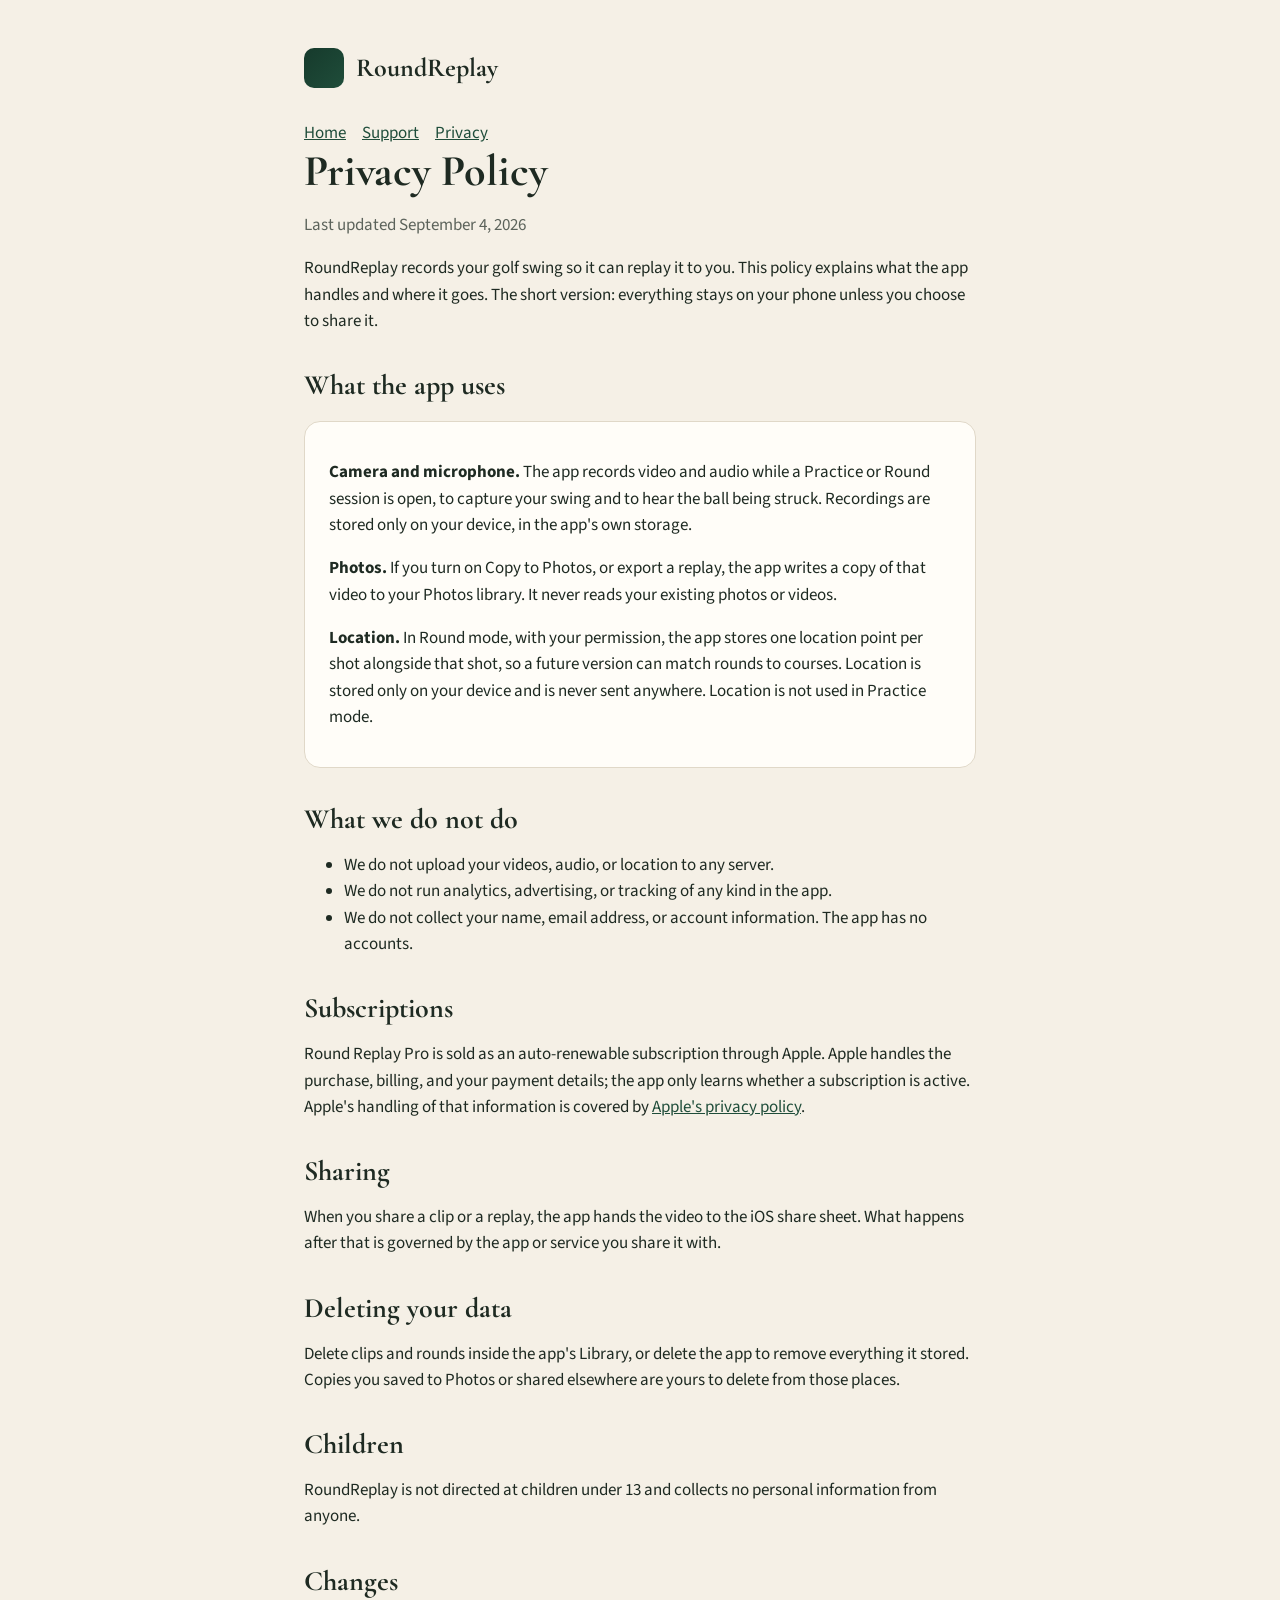
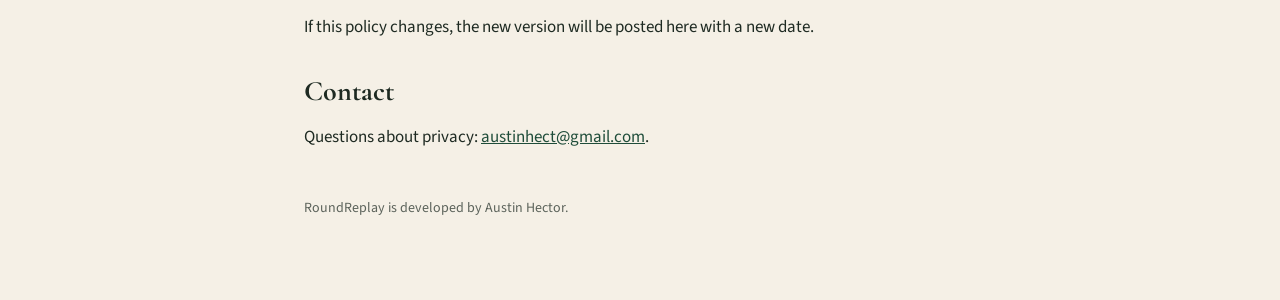
==== privacy.html @ f63a4e53 "RoundReplay site: privacy policy, support, landing page" ====
<!doctype html>
<html lang="en">
<head>
<meta charset="utf-8">
<meta name="viewport" content="width=device-width, initial-scale=1">
<title>RoundReplay Privacy Policy</title>
<link rel="stylesheet" href="https://fonts.googleapis.com/css2?family=Cormorant+Garamond:wght@700&family=Source+Sans+3:wght@400;600&display=swap">
<link rel="stylesheet" href="style.css">
</head>
<body>
<main>
<header><div class="mark"></div><div class="name">RoundReplay</div></header>
<nav><a href="index.html">Home</a><a href="support.html">Support</a><a href="privacy.html">Privacy</a></nav>

<h1>Privacy Policy</h1>
<p class="muted">Last updated September 4, 2026</p>

<p>RoundReplay records your golf swing so it can replay it to you. This policy explains what the app handles and where it goes. The short version: everything stays on your phone unless you choose to share it.</p>

<h2>What the app uses</h2>
<div class="card">
<p><strong>Camera and microphone.</strong> The app records video and audio while a Practice or Round session is open, to capture your swing and to hear the ball being struck. Recordings are stored only on your device, in the app's own storage.</p>
<p><strong>Photos.</strong> If you turn on Copy to Photos, or export a replay, the app writes a copy of that video to your Photos library. It never reads your existing photos or videos.</p>
<p><strong>Location.</strong> In Round mode, with your permission, the app stores one location point per shot alongside that shot, so a future version can match rounds to courses. Location is stored only on your device and is never sent anywhere. Location is not used in Practice mode.</p>
</div>

<h2>What we do not do</h2>
<ul>
<li>We do not upload your videos, audio, or location to any server.</li>
<li>We do not run analytics, advertising, or tracking of any kind in the app.</li>
<li>We do not collect your name, email address, or account information. The app has no accounts.</li>
</ul>

<h2>Subscriptions</h2>
<p>Round Replay Pro is sold as an auto-renewable subscription through Apple. Apple handles the purchase, billing, and your payment details; the app only learns whether a subscription is active. Apple's handling of that information is covered by <a href="https://www.apple.com/legal/privacy/">Apple's privacy policy</a>.</p>

<h2>Sharing</h2>
<p>When you share a clip or a replay, the app hands the video to the iOS share sheet. What happens after that is governed by the app or service you share it with.</p>

<h2>Deleting your data</h2>
<p>Delete clips and rounds inside the app's Library, or delete the app to remove everything it stored. Copies you saved to Photos or shared elsewhere are yours to delete from those places.</p>

<h2>Children</h2>
<p>RoundReplay is not directed at children under 13 and collects no personal information from anyone.</p>

<h2>Changes</h2>
<p>If this policy changes, the new version will be posted here with a new date.</p>

<h2>Contact</h2>
<p>Questions about privacy: <a href="mailto:austinhect@gmail.com">austinhect@gmail.com</a>.</p>

<footer>RoundReplay is developed by Austin Hector.</footer>
</main>
</body>
</html>
---- style.css ----
:root { --cream: #F5F0E6; --paper: #FFFDF8; --line: #E0D8C8; --ink: #1E2A22; --muted: #5C635B; --forest: #1F4D3A; --brass: #B8934A; }
* { box-sizing: border-box; }
body { margin: 0; background: var(--cream); color: var(--ink); font-family: "Source Sans 3", "Helvetica Neue", Arial, sans-serif; font-size: 17px; line-height: 1.55; }
main { max-width: 720px; margin: 0 auto; padding: 48px 24px 80px; }
h1, h2 { font-family: "Cormorant Garamond", Georgia, "Times New Roman", serif; font-weight: 700; line-height: 1.1; margin: 0 0 12px; }
h1 { font-size: 44px; }
h2 { font-size: 28px; margin-top: 36px; }
p, li { color: var(--ink); }
.muted { color: var(--muted); }
a { color: var(--forest); }
header { display: flex; align-items: center; gap: 12px; margin-bottom: 32px; }
header .mark { width: 40px; height: 40px; border-radius: 10px; background: linear-gradient(135deg, #163A2C, #1F4D3A); }
header .name { font-family: "Cormorant Garamond", Georgia, serif; font-size: 26px; font-weight: 700; }
nav a { margin-right: 16px; }
.card { background: var(--paper); border: 1px solid var(--line); border-radius: 16px; padding: 20px 24px; margin: 20px 0; }
footer { margin-top: 48px; color: var(--muted); font-size: 14px; }
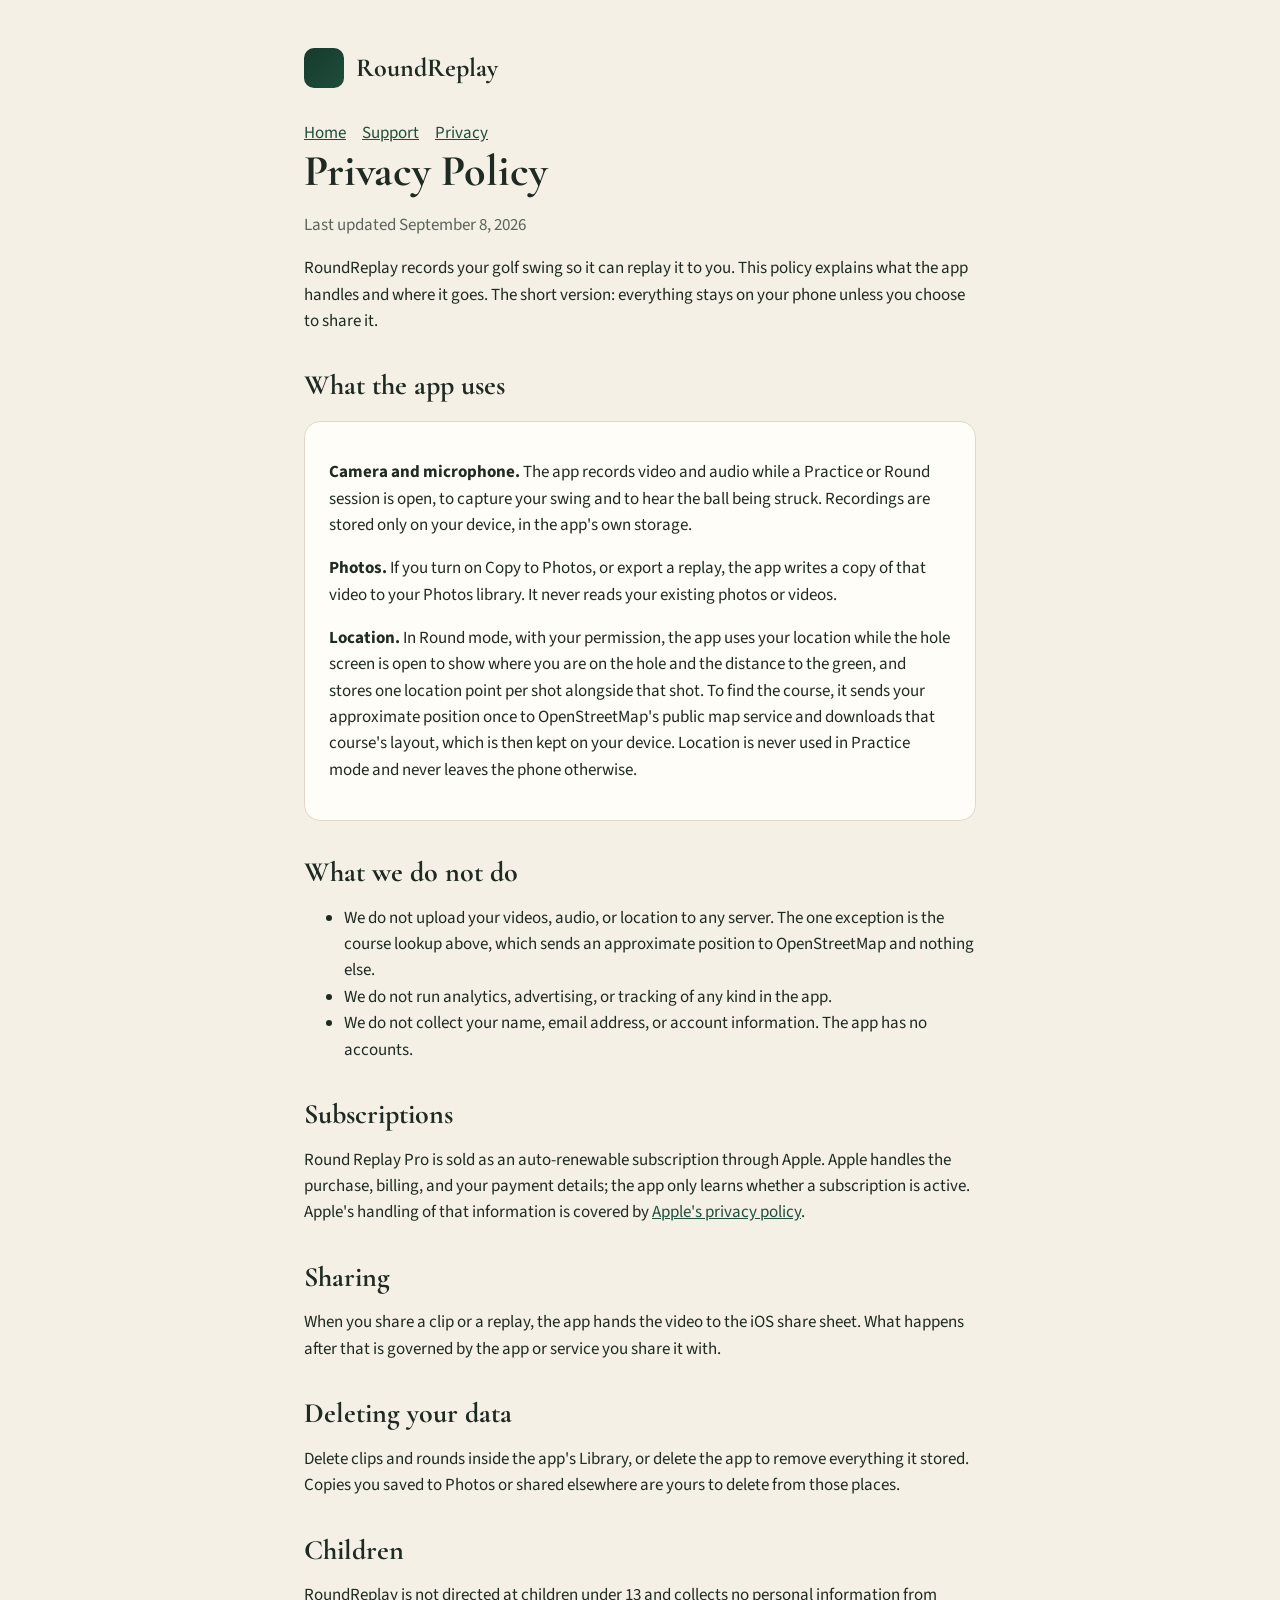
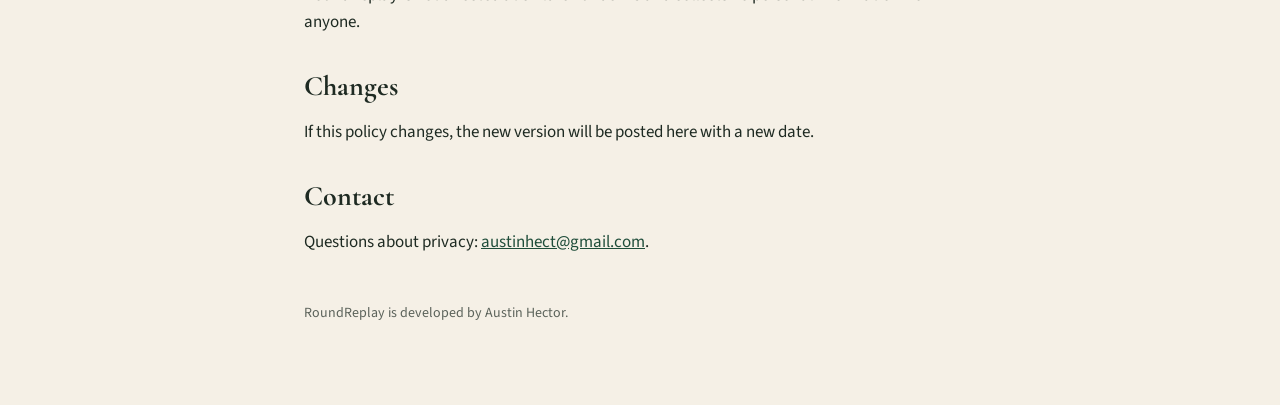
==== commit 35fb6671: "Privacy policy: location on the hole screen and the course lookup" ====
--- a/privacy.html
+++ b/privacy.html
@@ -13,7 +13,7 @@
 <nav><a href="index.html">Home</a><a href="support.html">Support</a><a href="privacy.html">Privacy</a></nav>
 
 <h1>Privacy Policy</h1>
-<p class="muted">Last updated September 4, 2026</p>
+<p class="muted">Last updated September 8, 2026</p>
 
 <p>RoundReplay records your golf swing so it can replay it to you. This policy explains what the app handles and where it goes. The short version: everything stays on your phone unless you choose to share it.</p>
 
@@ -21,12 +21,12 @@
 <div class="card">
 <p><strong>Camera and microphone.</strong> The app records video and audio while a Practice or Round session is open, to capture your swing and to hear the ball being struck. Recordings are stored only on your device, in the app's own storage.</p>
 <p><strong>Photos.</strong> If you turn on Copy to Photos, or export a replay, the app writes a copy of that video to your Photos library. It never reads your existing photos or videos.</p>
-<p><strong>Location.</strong> In Round mode, with your permission, the app stores one location point per shot alongside that shot, so a future version can match rounds to courses. Location is stored only on your device and is never sent anywhere. Location is not used in Practice mode.</p>
+<p><strong>Location.</strong> In Round mode, with your permission, the app uses your location while the hole screen is open to show where you are on the hole and the distance to the green, and stores one location point per shot alongside that shot. To find the course, it sends your approximate position once to OpenStreetMap's public map service and downloads that course's layout, which is then kept on your device. Location is never used in Practice mode and never leaves the phone otherwise.</p>
 </div>
 
 <h2>What we do not do</h2>
 <ul>
-<li>We do not upload your videos, audio, or location to any server.</li>
+<li>We do not upload your videos, audio, or location to any server. The one exception is the course lookup above, which sends an approximate position to OpenStreetMap and nothing else.</li>
 <li>We do not run analytics, advertising, or tracking of any kind in the app.</li>
 <li>We do not collect your name, email address, or account information. The app has no accounts.</li>
 </ul>
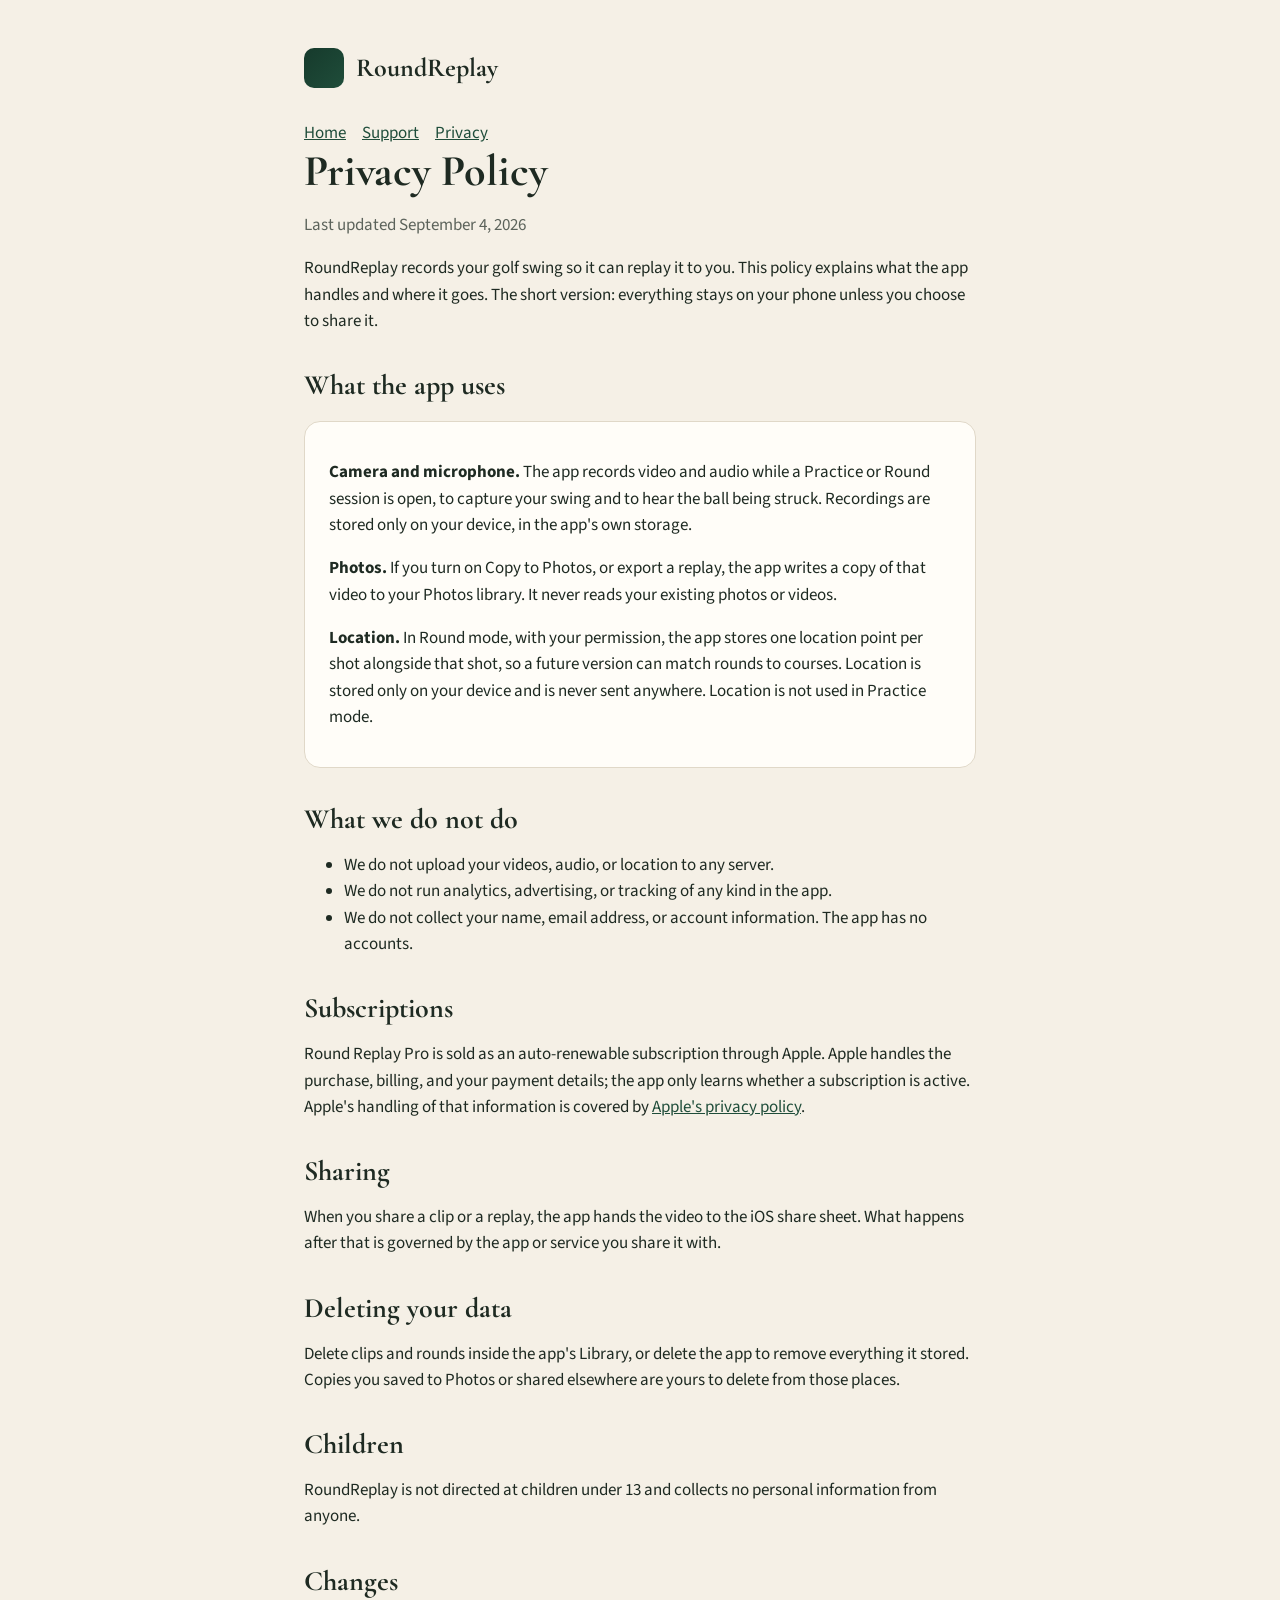
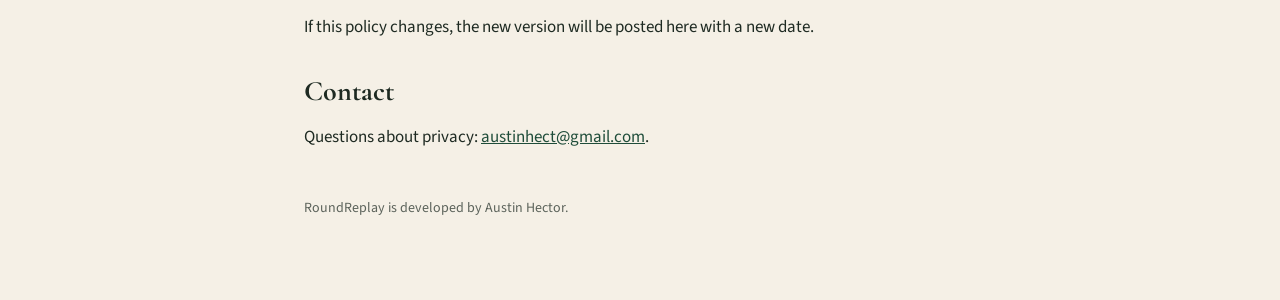
==== commit 38cd3f21: "Revert "Privacy policy: location on the hole screen and the course lookup" This reverts commit 35fb6" ====
--- a/privacy.html
+++ b/privacy.html
@@ -13,7 +13,7 @@
 <nav><a href="index.html">Home</a><a href="support.html">Support</a><a href="privacy.html">Privacy</a></nav>
 
 <h1>Privacy Policy</h1>
-<p class="muted">Last updated September 8, 2026</p>
+<p class="muted">Last updated September 4, 2026</p>
 
 <p>RoundReplay records your golf swing so it can replay it to you. This policy explains what the app handles and where it goes. The short version: everything stays on your phone unless you choose to share it.</p>
 
@@ -21,12 +21,12 @@
 <div class="card">
 <p><strong>Camera and microphone.</strong> The app records video and audio while a Practice or Round session is open, to capture your swing and to hear the ball being struck. Recordings are stored only on your device, in the app's own storage.</p>
 <p><strong>Photos.</strong> If you turn on Copy to Photos, or export a replay, the app writes a copy of that video to your Photos library. It never reads your existing photos or videos.</p>
-<p><strong>Location.</strong> In Round mode, with your permission, the app uses your location while the hole screen is open to show where you are on the hole and the distance to the green, and stores one location point per shot alongside that shot. To find the course, it sends your approximate position once to OpenStreetMap's public map service and downloads that course's layout, which is then kept on your device. Location is never used in Practice mode and never leaves the phone otherwise.</p>
+<p><strong>Location.</strong> In Round mode, with your permission, the app stores one location point per shot alongside that shot, so a future version can match rounds to courses. Location is stored only on your device and is never sent anywhere. Location is not used in Practice mode.</p>
 </div>
 
 <h2>What we do not do</h2>
 <ul>
-<li>We do not upload your videos, audio, or location to any server. The one exception is the course lookup above, which sends an approximate position to OpenStreetMap and nothing else.</li>
+<li>We do not upload your videos, audio, or location to any server.</li>
 <li>We do not run analytics, advertising, or tracking of any kind in the app.</li>
 <li>We do not collect your name, email address, or account information. The app has no accounts.</li>
 </ul>
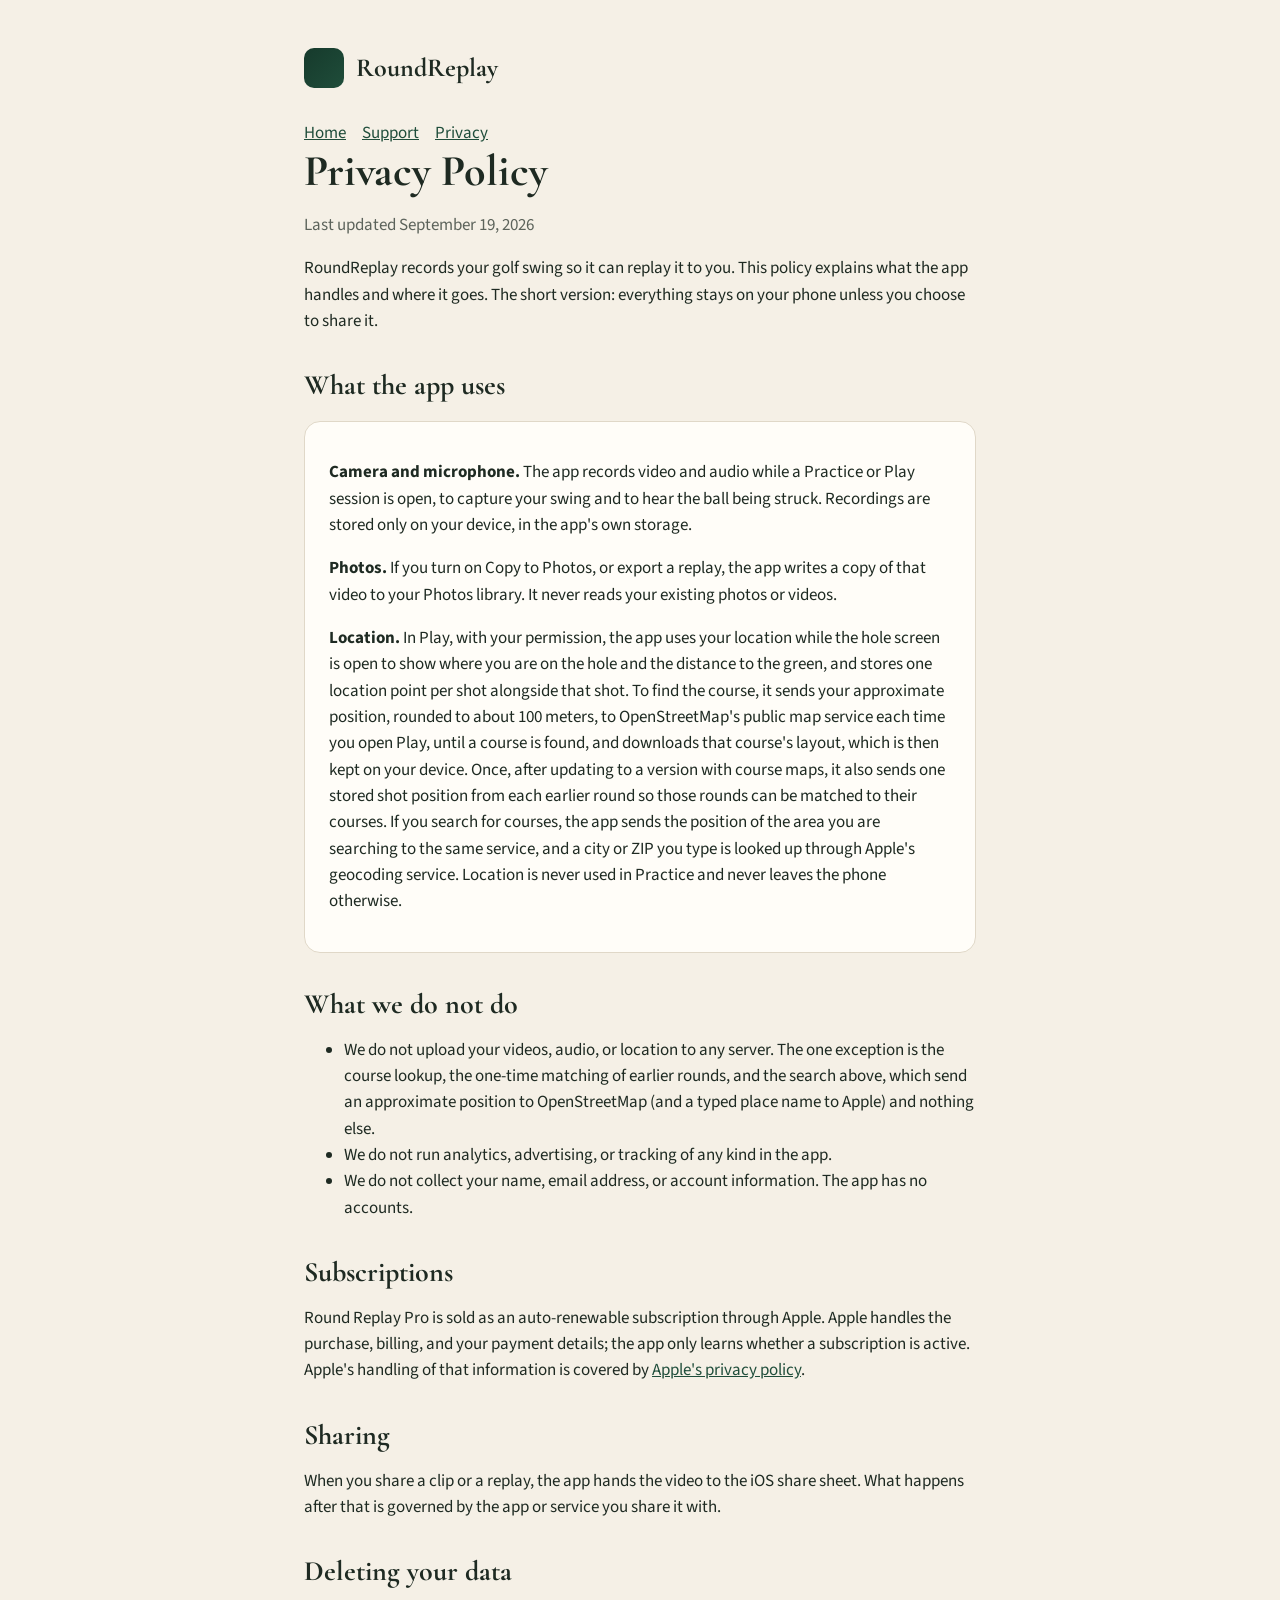
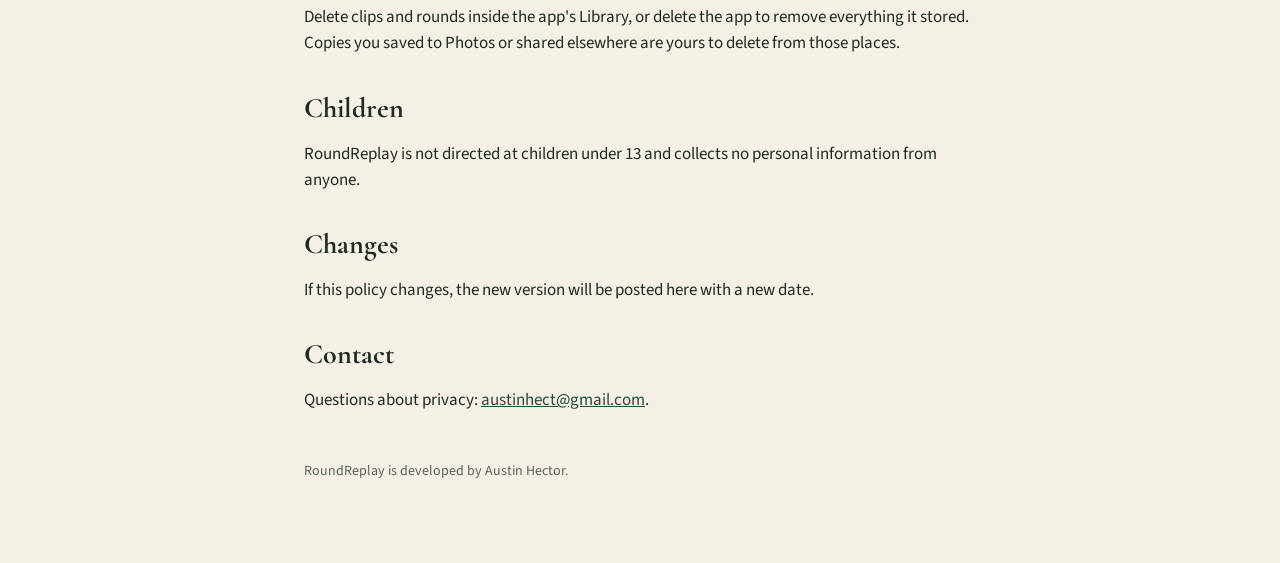
==== commit 7252e003: "Privacy policy: location, course lookup and search; Round is Play Co-Authored-By: Claude Fable 5.1 <" ====
--- a/privacy.html
+++ b/privacy.html
@@ -13,20 +13,20 @@
 <nav><a href="index.html">Home</a><a href="support.html">Support</a><a href="privacy.html">Privacy</a></nav>
 
 <h1>Privacy Policy</h1>
-<p class="muted">Last updated September 4, 2026</p>
+<p class="muted">Last updated September 19, 2026</p>
 
 <p>RoundReplay records your golf swing so it can replay it to you. This policy explains what the app handles and where it goes. The short version: everything stays on your phone unless you choose to share it.</p>
 
 <h2>What the app uses</h2>
 <div class="card">
-<p><strong>Camera and microphone.</strong> The app records video and audio while a Practice or Round session is open, to capture your swing and to hear the ball being struck. Recordings are stored only on your device, in the app's own storage.</p>
+<p><strong>Camera and microphone.</strong> The app records video and audio while a Practice or Play session is open, to capture your swing and to hear the ball being struck. Recordings are stored only on your device, in the app's own storage.</p>
 <p><strong>Photos.</strong> If you turn on Copy to Photos, or export a replay, the app writes a copy of that video to your Photos library. It never reads your existing photos or videos.</p>
-<p><strong>Location.</strong> In Round mode, with your permission, the app stores one location point per shot alongside that shot, so a future version can match rounds to courses. Location is stored only on your device and is never sent anywhere. Location is not used in Practice mode.</p>
+<p><strong>Location.</strong> In Play, with your permission, the app uses your location while the hole screen is open to show where you are on the hole and the distance to the green, and stores one location point per shot alongside that shot. To find the course, it sends your approximate position, rounded to about 100 meters, to OpenStreetMap's public map service each time you open Play, until a course is found, and downloads that course's layout, which is then kept on your device. Once, after updating to a version with course maps, it also sends one stored shot position from each earlier round so those rounds can be matched to their courses. If you search for courses, the app sends the position of the area you are searching to the same service, and a city or ZIP you type is looked up through Apple's geocoding service. Location is never used in Practice and never leaves the phone otherwise.</p>
 </div>
 
 <h2>What we do not do</h2>
 <ul>
-<li>We do not upload your videos, audio, or location to any server.</li>
+<li>We do not upload your videos, audio, or location to any server. The one exception is the course lookup, the one-time matching of earlier rounds, and the search above, which send an approximate position to OpenStreetMap (and a typed place name to Apple) and nothing else.</li>
 <li>We do not run analytics, advertising, or tracking of any kind in the app.</li>
 <li>We do not collect your name, email address, or account information. The app has no accounts.</li>
 </ul>
